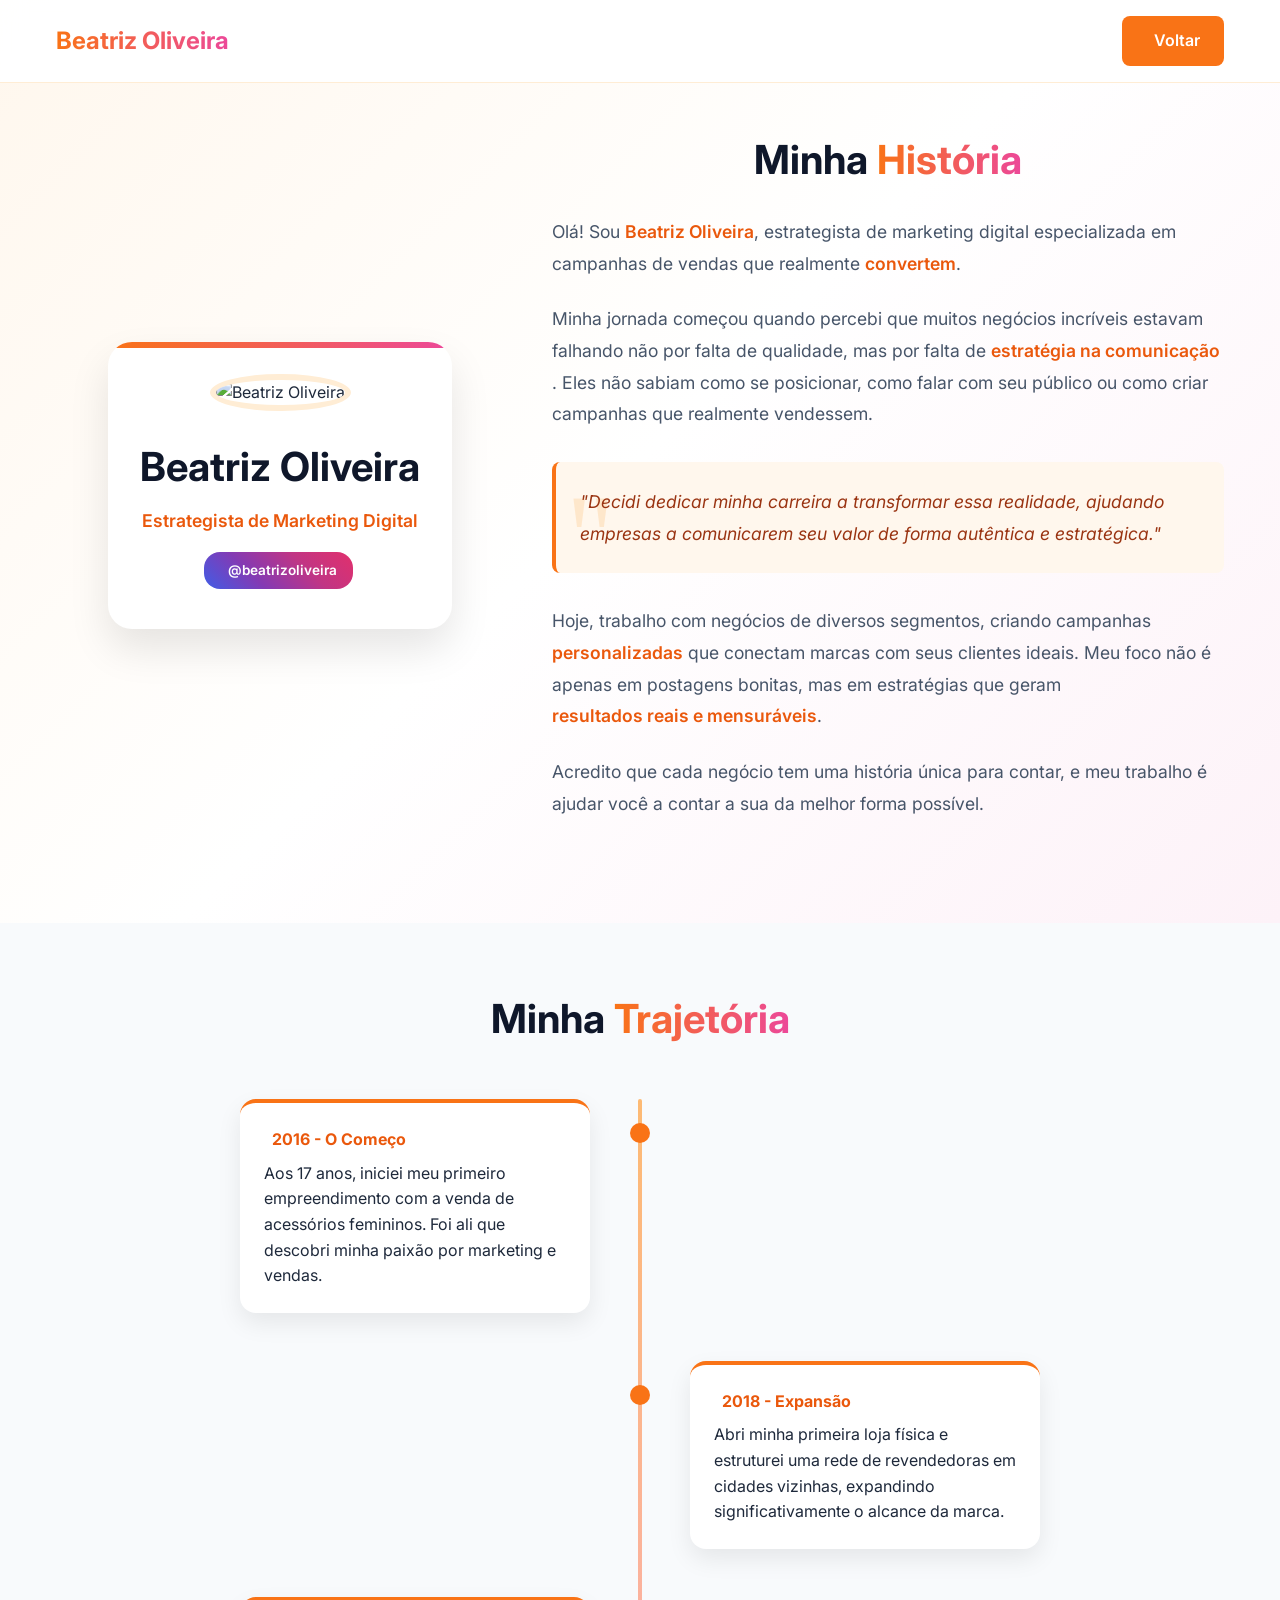
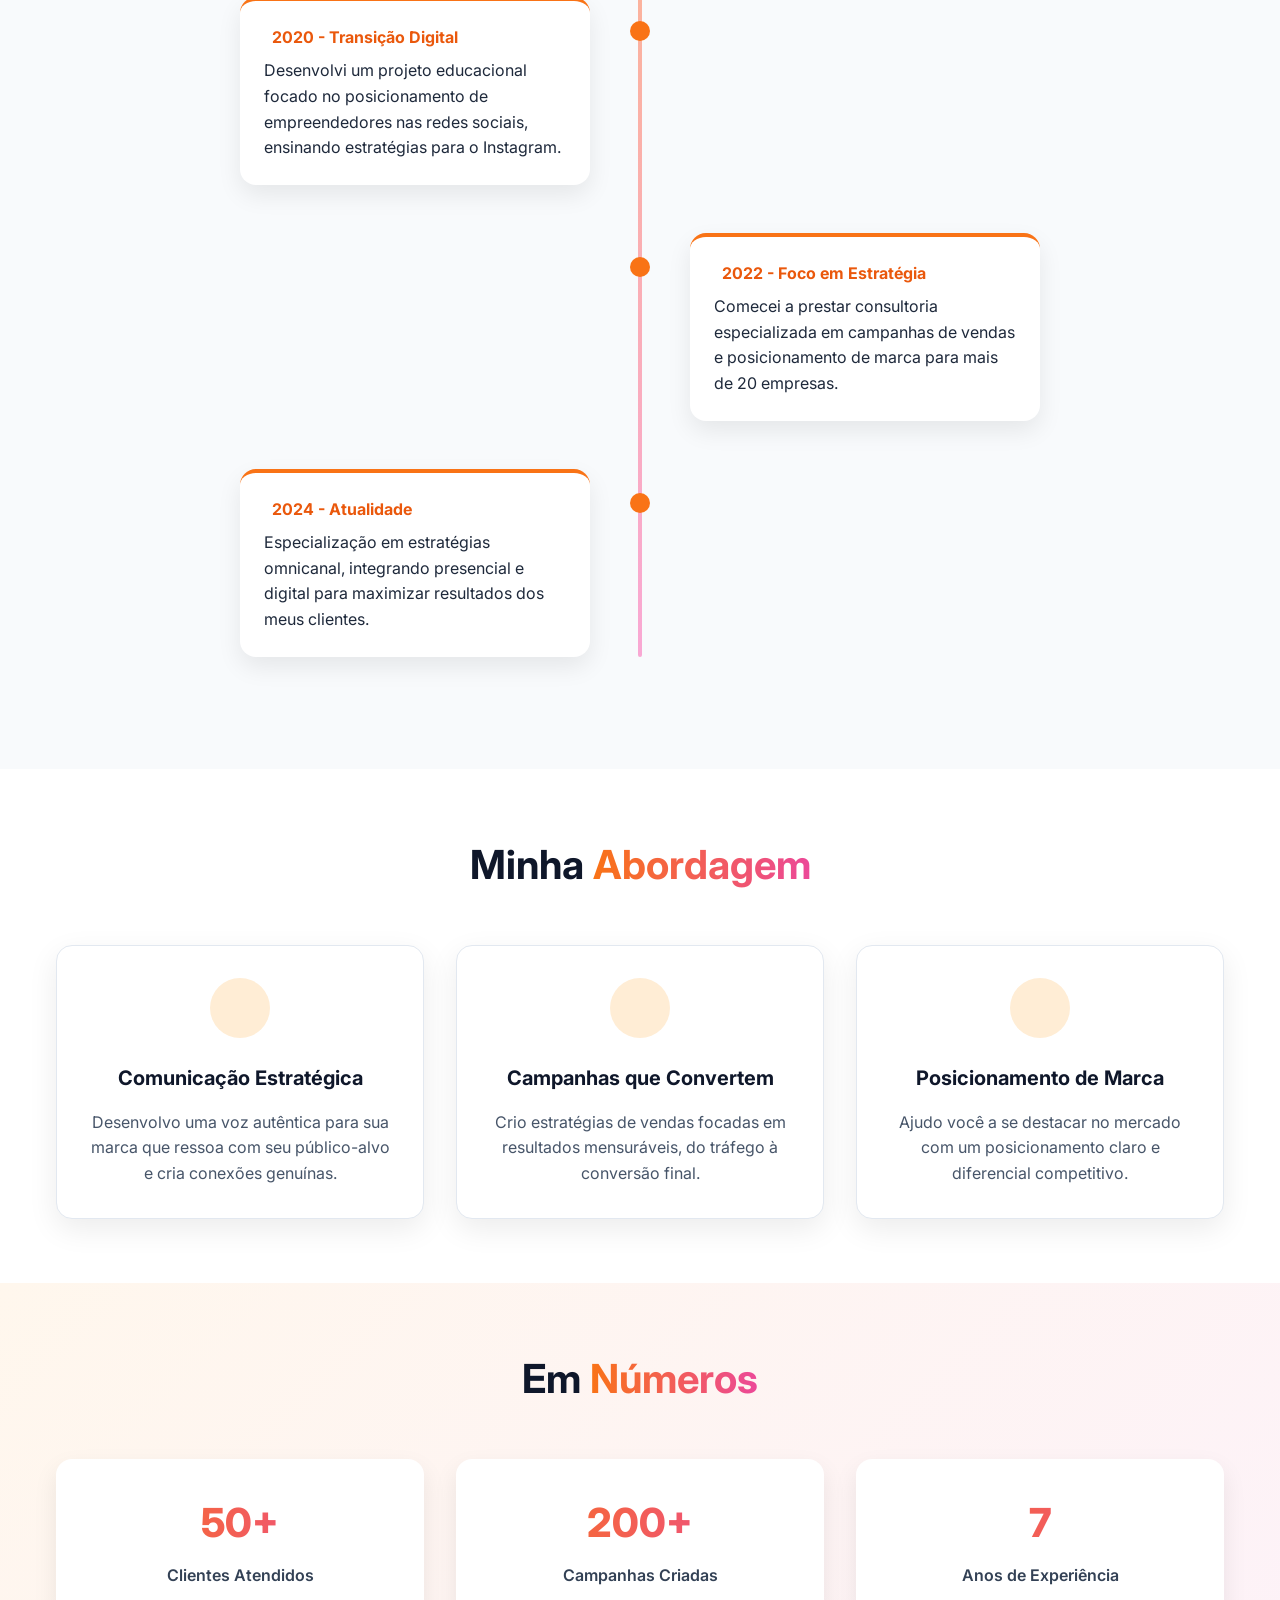
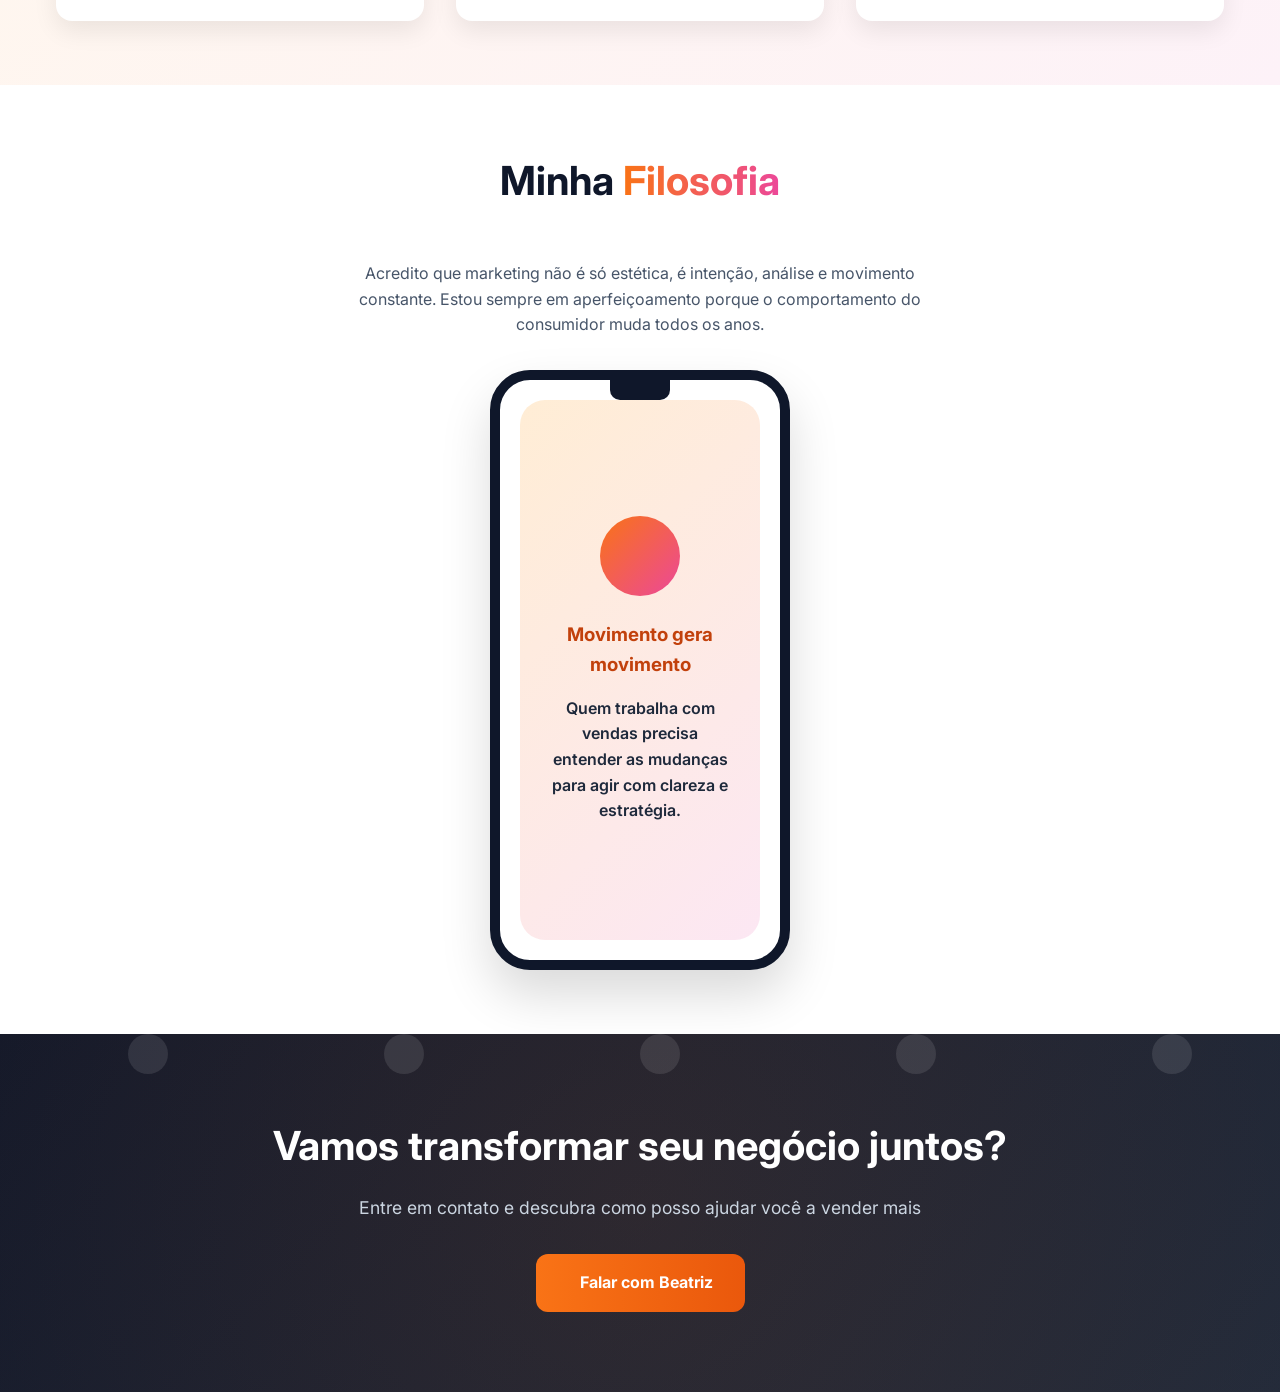
==== profile.html @ 1549681f "rebranding da pagina - aplicando alterações solicitadas e trazendo inovações4" ====
<!DOCTYPE html>
<html lang="pt-BR">

<head>
    <meta charset="UTF-8">
    <meta name="viewport" content="width=device-width, initial-scale=1.0, viewport-fit=cover">
    <meta name="description" content="Conheça a história de Beatriz Oliveira - Estrategista de Marketing Digital">
    <title>Sobre Beatriz Oliveira | Estrategista de Marketing Digital</title>

    <link rel="preconnect" href="https://fonts.googleapis.com">
    <link rel="preconnect" href="https://fonts.gstatic.com" crossorigin>
    <link rel="preload" href="https://fonts.googleapis.com/css2?family=Inter:wght@300;400;500;600;700;800&display=swap"
        as="style" onload="this.onload=null;this.rel='stylesheet'">
    <noscript>
        <link rel="stylesheet"
            href="https://fonts.googleapis.com/css2?family=Inter:wght@300;400;500;600;700;800&display=swap">
    </noscript>

    <!-- Ícones Lucide -->
    <script src="https://unpkg.com/lucide@latest/dist/umd/lucide.js"></script>

    <style>
        :root {
            --orange-50: #fff7ed;
            --orange-100: #ffedd5;
            --orange-200: #fed7aa;
            --orange-300: #fdba74;
            --orange-400: #fb923c;
            --orange-500: #f97316;
            --orange-600: #ea580c;
            --orange-700: #c2410c;
            --orange-800: #9a3412;
            --orange-900: #7c2d12;
            --pink-50: #fdf2f8;
            --pink-100: #fce7f3;
            --pink-200: #fbcfe8;
            --pink-300: #f9a8d4;
            --pink-400: #f472b6;
            --pink-500: #ec4899;
            --pink-600: #db2777;
            --gray-50: #f8fafc;
            --gray-100: #f1f5f9;
            --gray-200: #e2e8f0;
            --gray-300: #cbd5e1;
            --gray-400: #94a3b8;
            --gray-500: #64748b;
            --gray-600: #475569;
            --gray-700: #334155;
            --gray-800: #1e293b;
            --gray-900: #0f172a;
        }

        * {
            margin: 0;
            padding: 0;
            box-sizing: border-box
        }

        html {
            scroll-behavior: smooth
        }

        body {
            font-family: 'Inter', system-ui, -apple-system, sans-serif;
            line-height: 1.6;
            color: var(--gray-800);
            background: #fff;
            overflow-x: hidden
        }

        .container {
            max-width: 1200px;
            margin: 0 auto;
            padding: 0 1rem
        }

        /* Navigation */
        .nav {
            position: fixed;
            top: 0;
            width: 100%;
            background: rgba(255, 255, 255, .95);
            backdrop-filter: blur(12px);
            z-index: 50;
            border-bottom: 1px solid var(--orange-100)
        }

        .nav-container {
            display: flex;
            justify-content: space-between;
            align-items: center;
            max-width: 1200px;
            margin: 0 auto;
            padding: 1rem
        }

        .logo {
            font-size: 1.25rem;
            font-weight: 700;
            background: linear-gradient(to right, var(--orange-500), var(--pink-500));
            -webkit-background-clip: text;
            -webkit-text-fill-color: transparent;
            background-clip: text
        }

        .btn-back {
            display: inline-flex;
            align-items: center;
            gap: 0.5rem;
            padding: 0.75rem 1.5rem;
            background: var(--orange-500);
            color: #fff;
            border: none;
            border-radius: 0.5rem;
            font-weight: 600;
            text-decoration: none;
            transition: all 0.3s ease;
            cursor: pointer;
        }

        .btn-back:hover {
            background: var(--orange-600);
            transform: translateY(-2px);
        }

        /* Profile Section */
        .profile-section {
            padding: 8rem 0 5rem;
            background: linear-gradient(135deg, var(--orange-50) 0%, #fff 50%, var(--pink-50) 100%);
        }

        .profile-content {
            display: grid;
            grid-template-columns: 1fr;
            gap: 3rem;
            align-items: center;
        }

        .profile-image-container {
            display: flex;
            justify-content: center;
        }

        .profile-card {
            background: #fff;
            border-radius: 1.5rem;
            padding: 2rem;
            box-shadow: 0 20px 40px rgba(0, 0, 0, 0.1);
            text-align: center;
            max-width: 350px;
            position: relative;
            overflow: hidden;
        }

        .profile-card::before {
            content: '';
            position: absolute;
            top: 0;
            left: 0;
            right: 0;
            height: 6px;
            background: linear-gradient(to right, var(--orange-500), var(--pink-500));
        }

        .profile-img-large {
            width: 200px;
            height: 200px;
            border-radius: 50%;
            object-fit: cover;
            border: 6px solid var(--orange-100);
            margin-bottom: 1.5rem;
            transition: transform 0.5s ease;
        }

        .profile-img-large:hover {
            transform: scale(1.05);
        }

        .profile-card h1 {
            font-size: 2rem;
            font-weight: 700;
            color: var(--gray-900);
            margin-bottom: 0.5rem;
        }

        .profile-card .subtitle {
            font-size: 1.1rem;
            color: var(--orange-600);
            font-weight: 600;
            margin-bottom: 1rem;
        }

        .social-btn {
            display: inline-flex;
            align-items: center;
            gap: 0.5rem;
            padding: 0.5rem 1rem;
            margin: 0 0.25rem 0.5rem 0;
            background: linear-gradient(45deg, #405DE6, #833AB4, #C13584, #E1306C);
            color: white;
            font-size: 0.85rem;
            font-weight: 600;
            border-radius: 16px;
            text-decoration: none;
            transition: all 0.3s ease;
        }

        .social-btn:hover {
            transform: translateY(-2px);
            box-shadow: 0 4px 12px rgba(225, 48, 108, 0.4);
        }

        .story-section {
            padding: 5rem 0;
            background: #fff;
        }

        .story-content {
            max-width: 800px;
            margin: 0 auto;
        }

        .story-content h2 {
            font-size: clamp(1.75rem, 4vw, 2.5rem);
            font-weight: 700;
            color: var(--gray-900);
            margin-bottom: 1.5rem;
            text-align: center;
        }

        .gradient-text {
            background: linear-gradient(to right, var(--orange-500), var(--pink-500));
            -webkit-background-clip: text;
            -webkit-text-fill-color: transparent;
            background-clip: text;
            position: relative;
        }

        .story-content p {
            font-size: 1.1rem;
            color: var(--gray-600);
            line-height: 1.8;
            margin-bottom: 1.5rem;
        }

        .highlight-orange {
            color: var(--orange-600);
            font-weight: 600;
            position: relative;
            display: inline-block;
        }

        .highlight-orange::after {
            content: '';
            position: absolute;
            bottom: 2px;
            left: 0;
            width: 100%;
            height: 6px;
            background-color: var(--orange-200);
            z-index: -1;
            border-radius: 2px;
        }

        .story-highlight {
            background: var(--orange-50);
            border-left: 4px solid var(--orange-500);
            padding: 1.5rem;
            border-radius: 0.5rem;
            margin: 2rem 0;
            position: relative;
            overflow: hidden;
        }

        .story-highlight p {
            font-style: italic;
            color: var(--orange-800);
            margin-bottom: 0;
            position: relative;
            z-index: 1;
        }

        .story-highlight::before {
            content: '"';
            position: absolute;
            top: -20px;
            left: 10px;
            font-size: 120px;
            color: var(--orange-200);
            font-family: Georgia, serif;
            opacity: 0.5;
        }

        /* Timeline Section */
        .timeline-section {
            padding: 4rem 0;
            background: var(--gray-50);
        }

        .section-title {
            text-align: center;
            font-size: clamp(1.75rem, 4vw, 2.5rem);
            font-weight: 700;
            color: var(--gray-900);
            margin-bottom: 3rem;
        }

        .timeline {
            position: relative;
            max-width: 800px;
            margin: 0 auto;
        }

        .timeline::before {
            content: '';
            position: absolute;
            left: 50%;
            top: 0;
            bottom: 0;
            width: 4px;
            background: linear-gradient(to bottom, var(--orange-300), var(--pink-300));
            transform: translateX(-50%);
            border-radius: 2px;
        }

        .timeline-item {
            display: flex;
            justify-content: center;
            margin-bottom: 3rem;
            position: relative;
        }

        .timeline-item:nth-child(odd) {
            justify-content: flex-start;
            padding-right: 50%;
        }

        .timeline-item:nth-child(even) {
            justify-content: flex-end;
            padding-left: 50%;
        }

        .timeline-content {
            background: #fff;
            padding: 1.5rem;
            border-radius: 1rem;
            box-shadow: 0 10px 25px rgba(0, 0, 0, 0.08);
            max-width: 350px;
            position: relative;
            border-top: 4px solid var(--orange-500);
        }

        .timeline-content::before {
            content: '';
            position: absolute;
            width: 20px;
            height: 20px;
            background: var(--orange-500);
            border-radius: 50%;
            top: 20px;
        }

        .timeline-item:nth-child(odd) .timeline-content::before {
            right: -60px;
        }

        .timeline-item:nth-child(even) .timeline-content::before {
            left: -60px;
        }

        .timeline-year {
            font-weight: 700;
            color: var(--orange-600);
            margin-bottom: 0.5rem;
            display: flex;
            align-items: center;
            gap: 0.5rem;
        }

        /* Cards Section */
        .cards-section {
            padding: 4rem 0;
            background: #fff;
        }

        .cards-grid {
            display: grid;
            grid-template-columns: repeat(auto-fill, minmax(300px, 1fr));
            gap: 2rem;
            margin-top: 2rem;
        }

        .card {
            background: #fff;
            border-radius: 1rem;
            padding: 2rem;
            box-shadow: 0 10px 30px rgba(0, 0, 0, 0.08);
            transition: all 0.3s ease;
            border: 1px solid var(--gray-200);
            text-align: center;
        }

        .card:hover {
            transform: translateY(-10px);
            box-shadow: 0 20px 40px rgba(0, 0, 0, 0.12);
            border-color: var(--orange-300);
        }

        .card-icon {
            width: 60px;
            height: 60px;
            background: var(--orange-100);
            border-radius: 50%;
            display: flex;
            align-items: center;
            justify-content: center;
            margin: 0 auto 1.5rem;
            color: var(--orange-600);
        }

        .card h3 {
            font-size: 1.25rem;
            font-weight: 700;
            color: var(--gray-900);
            margin-bottom: 1rem;
        }

        .card p {
            color: var(--gray-600);
            font-size: 1rem;
            line-height: 1.6;
        }

        /* Stats Section */
        .stats-section {
            padding: 4rem 0;
            background: linear-gradient(135deg, var(--orange-50) 0%, var(--pink-50) 100%);
        }

        .stats-grid {
            display: grid;
            grid-template-columns: repeat(auto-fit, minmax(200px, 1fr));
            gap: 2rem;
        }

        .stat-card {
            background: #fff;
            padding: 2rem;
            border-radius: 1rem;
            text-align: center;
            box-shadow: 0 10px 25px rgba(0, 0, 0, 0.08);
        }

        .stat-number {
            font-size: 2.5rem;
            font-weight: 800;
            background: linear-gradient(to right, var(--orange-500), var(--pink-500));
            -webkit-background-clip: text;
            -webkit-text-fill-color: transparent;
            background-clip: text;
            margin-bottom: 0.5rem;
        }

        .stat-label {
            font-weight: 600;
            color: var(--gray-700);
        }

        /* Mockup Section */
        .mockup-section {
            padding: 4rem 0;
            background: #fff;
        }

        .mockup-container {
            display: flex;
            justify-content: center;
            align-items: center;
            margin-top: 2rem;
        }

        .phone-mockup {
            width: 300px;
            height: 600px;
            background: #fff;
            border-radius: 40px;
            padding: 20px;
            box-shadow: 0 25px 50px rgba(0, 0, 0, 0.15);
            position: relative;
            border: 10px solid var(--gray-900);
            overflow: hidden;
        }

        .phone-mockup::before {
            content: '';
            position: absolute;
            top: 0;
            left: 50%;
            transform: translateX(-50%);
            width: 60px;
            height: 20px;
            background: var(--gray-900);
            border-radius: 0 0 10px 10px;
            z-index: 10;
        }

        .mockup-screen {
            width: 100%;
            height: 100%;
            background: linear-gradient(135deg, var(--orange-100), var(--pink-100));
            border-radius: 25px;
            overflow: hidden;
            position: relative;
            display: flex;
            flex-direction: column;
            align-items: center;
            justify-content: center;
            padding: 2rem;
        }

        .mockup-icon {
            width: 80px;
            height: 80px;
            background: linear-gradient(135deg, var(--orange-500), var(--pink-500));
            border-radius: 50%;
            display: flex;
            align-items: center;
            justify-content: center;
            margin-bottom: 1.5rem;
            color: white;
        }

        .mockup-text {
            text-align: center;
            color: var(--gray-800);
            font-weight: 600;
        }

        /* CTA Section */
        .cta-section {
            padding: 5rem 0;
            background: linear-gradient(135deg, var(--gray-900) 0%, var(--gray-800) 100%);
            text-align: center;
            position: relative;
            overflow: hidden;
        }

        .cta-section::before {
            content: '';
            position: absolute;
            top: -50%;
            left: -50%;
            width: 200%;
            height: 200%;
            background: radial-gradient(circle, rgba(249, 115, 22, 0.1) 0%, transparent 70%);
            animation: float 20s infinite linear;
        }

        @keyframes float {
            0% { transform: rotate(0deg); }
            100% { transform: rotate(360deg); }
        }

        .cta-section h2 {
            font-size: clamp(1.75rem, 4vw, 2.5rem);
            font-weight: 700;
            color: #fff;
            margin-bottom: 1rem;
            position: relative;
            z-index: 1;
        }

        .cta-section p {
            font-size: 1.1rem;
            color: var(--gray-300);
            margin-bottom: 2rem;
            position: relative;
            z-index: 1;
        }

        .btn-primary {
            display: inline-flex;
            align-items: center;
            justify-content: center;
            gap: 0.75rem;
            padding: 1rem 2rem;
            background: linear-gradient(to right, var(--orange-500), var(--orange-600));
            color: #fff;
            font-weight: 700;
            font-size: 1rem;
            border-radius: 0.75rem;
            text-decoration: none;
            transition: all 0.3s ease;
            position: relative;
            z-index: 1;
        }

        .btn-primary:hover {
            transform: translateY(-2px);
            box-shadow: 0 8px 20px rgba(249, 115, 22, 0.4);
        }

        .floating-elements {
            position: absolute;
            width: 100%;
            height: 100%;
            top: 0;
            left: 0;
            pointer-events: none;
        }

        .floating-element {
            position: absolute;
            width: 40px;
            height: 40px;
            border-radius: 50%;
            background: rgba(255, 255, 255, 0.1);
            animation: floatUp 15s infinite linear;
        }

        @keyframes floatUp {
            0% {
                transform: translateY(100vh) rotate(0deg);
                opacity: 0;
            }
            10% {
                opacity: 0.7;
            }
            90% {
                opacity: 0.7;
            }
            100% {
                transform: translateY(-100px) rotate(360deg);
                opacity: 0;
            }
        }

        @media (min-width: 768px) {
            .logo {
                font-size: 1.5rem
            }

            .profile-content {
                grid-template-columns: 1fr 1.5fr;
                text-align: left;
            }

            .profile-card h1 {
                font-size: 2.5rem;
            }

            .timeline::before {
                left: 50%;
            }
        }

        @media (max-width: 768px) {
            .timeline::before {
                left: 30px;
            }

            .timeline-item:nth-child(odd),
            .timeline-item:nth-child(even) {
                padding-left: 80px;
                padding-right: 0;
                justify-content: flex-start;
            }

            .timeline-item:nth-child(odd) .timeline-content::before,
            .timeline-item:nth-child(even) .timeline-content::before {
                left: -50px;
                right: auto;
            }
        }
    </style>
</head>

<body>
    <!-- Navigation -->
    <nav class="nav">
        <div class="nav-container">
            <div class="logo">Beatriz Oliveira</div>
            <a href="index.html" class="btn-back">
                <i data-lucide="arrow-left"></i>
                Voltar
            </a>
        </div>
    </nav>

    <!-- Profile Section -->
    <section class="profile-section">
        <div class="container">
            <div class="profile-content">
                <div class="profile-image-container">
                    <div class="profile-card">
                        <img src="img/biaf.webp" alt="Beatriz Oliveira" class="profile-img-large" width="200" height="200">
                        <h1>Beatriz Oliveira</h1>
                        <p class="subtitle">Estrategista de Marketing Digital</p>
                        <a href="https://instagram.com/beatrizoliveira" target="_blank" rel="noopener noreferrer" class="social-btn">
                            <i data-lucide="instagram"></i>
                            @beatrizoliveira
                        </a>
                    </div>
                </div>

                <div class="story-content">
                    <h2>Minha <span class="gradient-text">História</span></h2>
                    
                    <p>Olá! Sou <span class="highlight-orange">Beatriz Oliveira</span>, estrategista de marketing digital especializada em campanhas de vendas que realmente <span class="highlight-orange">convertem</span>.</p>

                    <p>Minha jornada começou quando percebi que muitos negócios incríveis estavam falhando não por falta de qualidade, mas por falta de <span class="highlight-orange">estratégia na comunicação</span>. Eles não sabiam como se posicionar, como falar com seu público ou como criar campanhas que realmente vendessem.</p>

                    <div class="story-highlight">
                        <p>"Decidi dedicar minha carreira a transformar essa realidade, ajudando empresas a comunicarem seu valor de forma autêntica e estratégica."</p>
                    </div>

                    <p>Hoje, trabalho com negócios de diversos segmentos, criando campanhas <span class="highlight-orange">personalizadas</span> que conectam marcas com seus clientes ideais. Meu foco não é apenas em postagens bonitas, mas em estratégias que geram <span class="highlight-orange">resultados reais e mensuráveis</span>.</p>

                    <p>Acredito que cada negócio tem uma história única para contar, e meu trabalho é ajudar você a contar a sua da melhor forma possível.</p>
                </div>
            </div>
        </div>
    </section>

    <!-- Timeline Section -->
    <section class="timeline-section">
        <div class="container">
            <h2 class="section-title">Minha <span class="gradient-text">Trajetória</span></h2>
            
            <div class="timeline">
                <div class="timeline-item">
                    <div class="timeline-content">
                        <div class="timeline-year">
                            <i data-lucide="sparkles"></i>
                            <span>2016 - O Começo</span>
                        </div>
                        <p>Aos 17 anos, iniciei meu primeiro empreendimento com a venda de acessórios femininos. Foi ali que descobri minha paixão por marketing e vendas.</p>
                    </div>
                </div>
                
                <div class="timeline-item">
                    <div class="timeline-content">
                        <div class="timeline-year">
                            <i data-lucide="trending-up"></i>
                            <span>2018 - Expansão</span>
                        </div>
                        <p>Abri minha primeira loja física e estruturei uma rede de revendedoras em cidades vizinhas, expandindo significativamente o alcance da marca.</p>
                    </div>
                </div>
                
                <div class="timeline-item">
                    <div class="timeline-content">
                        <div class="timeline-year">
                            <i data-lucide="globe"></i>
                            <span>2020 - Transição Digital</span>
                        </div>
                        <p>Desenvolvi um projeto educacional focado no posicionamento de empreendedores nas redes sociais, ensinando estratégias para o Instagram.</p>
                    </div>
                </div>
                
                <div class="timeline-item">
                    <div class="timeline-content">
                        <div class="timeline-year">
                            <i data-lucide="target"></i>
                            <span>2022 - Foco em Estratégia</span>
                        </div>
                        <p>Comecei a prestar consultoria especializada em campanhas de vendas e posicionamento de marca para mais de 20 empresas.</p>
                    </div>
                </div>
                
                <div class="timeline-item">
                    <div class="timeline-content">
                        <div class="timeline-year">
                            <i data-lucide="star"></i>
                            <span>2024 - Atualidade</span>
                        </div>
                        <p>Especialização em estratégias omnicanal, integrando presencial e digital para maximizar resultados dos meus clientes.</p>
                    </div>
                </div>
            </div>
        </div>
    </section>

    <!-- Cards Section -->
    <section class="cards-section">
        <div class="container">
            <h2 class="section-title">Minha <span class="gradient-text">Abordagem</span></h2>
            
            <div class="cards-grid">
                <div class="card">
                    <div class="card-icon">
                        <i data-lucide="message-circle"></i>
                    </div>
                    <h3>Comunicação Estratégica</h3>
                    <p>Desenvolvo uma voz autêntica para sua marca que ressoa com seu público-alvo e cria conexões genuínas.</p>
                </div>
                
                <div class="card">
                    <div class="card-icon">
                        <i data-lucide="bar-chart"></i>
                    </div>
                    <h3>Campanhas que Convertem</h3>
                    <p>Crio estratégias de vendas focadas em resultados mensuráveis, do tráfego à conversão final.</p>
                </div>
                
                <div class="card">
                    <div class="card-icon">
                        <i data-lucide="users"></i>
                    </div>
                    <h3>Posicionamento de Marca</h3>
                    <p>Ajudo você a se destacar no mercado com um posicionamento claro e diferencial competitivo.</p>
                </div>
            </div>
        </div>
    </section>

    <!-- Stats Section -->
    <section class="stats-section">
        <div class="container">
            <h2 class="section-title">Em <span class="gradient-text">Números</span></h2>
            
            <div class="stats-grid">
                <div class="stat-card">
                    <div class="stat-number">50+</div>
                    <div class="stat-label">Clientes Atendidos</div>
                </div>
                
                <div class="stat-card">
                    <div class="stat-number">200+</div>
                    <div class="stat-label">Campanhas Criadas</div>
                </div>
                
                <div class="stat-card">
                    <div class="stat-number">7</div>
                    <div class="stat-label">Anos de Experiência</div>
                </div>
                
               
            </div>
        </div>
    </section>

    <!-- Mockup Section -->
    <section class="mockup-section">
        <div class="container">
            <h2 class="section-title">Minha <span class="gradient-text">Filosofia</span></h2>
            <p style="text-align: center; max-width: 600px; margin: 0 auto 2rem; color: var(--gray-600);">Acredito que marketing não é só estética, é intenção, análise e movimento constante. Estou sempre em aperfeiçoamento porque o comportamento do consumidor muda todos os anos.</p>
            
            <div class="mockup-container">
                <div class="phone-mockup">
                    <div class="mockup-screen">
                        <div class="mockup-icon">
                            <i data-lucide="heart" width="40" height="40"></i>
                        </div>
                        <div class="mockup-text">
                            <h3 style="margin-bottom: 1rem; color: var(--orange-700);">Movimento gera movimento</h3>
                            <p>Quem trabalha com vendas precisa entender as mudanças para agir com clareza e estratégia.</p>
                        </div>
                    </div>
                </div>
            </div>
        </div>
    </section>

    <!-- CTA Section -->
    <section class="cta-section">
        <div class="floating-elements">
            <div class="floating-element" style="left: 10%; animation-delay: 0s;"></div>
            <div class="floating-element" style="left: 30%; animation-delay: 3s;"></div>
            <div class="floating-element" style="left: 50%; animation-delay: 6s;"></div>
            <div class="floating-element" style="left: 70%; animation-delay: 9s;"></div>
            <div class="floating-element" style="left: 90%; animation-delay: 12s;"></div>
        </div>
        
        <div class="container">
            <h2>Vamos transformar seu negócio juntos?</h2>
            <p>Entre em contato e descubra como posso ajudar você a vender mais</p>
            <a href="https://wa.me/5589999767984?text=Oi,%20Bia!%20Conheci%20sua%20hist%C3%B3ria%20e%20quero%20conversar%20sobre%20meu%20neg%C3%B3cio."
                target="_blank" rel="noopener noreferrer" class="btn-primary">
                <i data-lucide="message-circle"></i>
                Falar com Beatriz
            </a>
        </div>
    </section>

    <script>
        // Inicializar ícones Lucide
        lucide.createIcons();
        
        // Efeito de digitação para o título
        document.addEventListener('DOMContentLoaded', function() {
            const title = document.querySelector('.gradient-text');
            if (title) {
                const text = title.textContent;
                title.textContent = '';
                
                let i = 0;
                const typeWriter = () => {
                    if (i < text.length) {
                        title.textContent += text.charAt(i);
                        i++;
                        setTimeout(typeWriter, 100);
                    }
                };
                
                setTimeout(typeWriter, 500);
            }
            
            // Animação para cards
            const cards = document.querySelectorAll('.card');
            cards.forEach(card => {
                card.addEventListener('mouseenter', function() {
                    const icon = this.querySelector('.card-icon i');
                    if (icon) {
                        icon.style.transform = 'scale(1.2)';
                        icon.style.transition = 'transform 0.3s ease';
                    }
                });
                
                card.addEventListener('mouseleave', function() {
                    const icon = this.querySelector('.card-icon i');
                    if (icon) {
                        icon.style.transform = 'scale(1)';
                    }
                });
            });
            
            // Contador animado para estatísticas
            const statNumbers = document.querySelectorAll('.stat-number');
            const observerOptions = {
                threshold: 0.5,
                rootMargin: '0px 0px -100px 0px'
            };
            
            const observer = new IntersectionObserver((entries) => {
                entries.forEach(entry => {
                    if (entry.isIntersecting) {
                        const statNumber = entry.target;
                        const finalValue = parseInt(statNumber.textContent);
                        const duration = 2000;
                        const step = finalValue / (duration / 16);
                        let current = 0;
                        
                        const timer = setInterval(() => {
                            current += step;
                            if (current >= finalValue) {
                                statNumber.textContent = finalValue + (statNumber.textContent.includes('+') ? '+' : '');
                                clearInterval(timer);
                            } else {
                                statNumber.textContent = Math.floor(current) + (statNumber.textContent.includes('+') ? '+' : '');
                            }
                        }, 16);
                        
                        observer.unobserve(statNumber);
                    }
                });
            }, observerOptions);
            
            statNumbers.forEach(stat => observer.observe(stat));
        });
    </script>
</body>

</html>
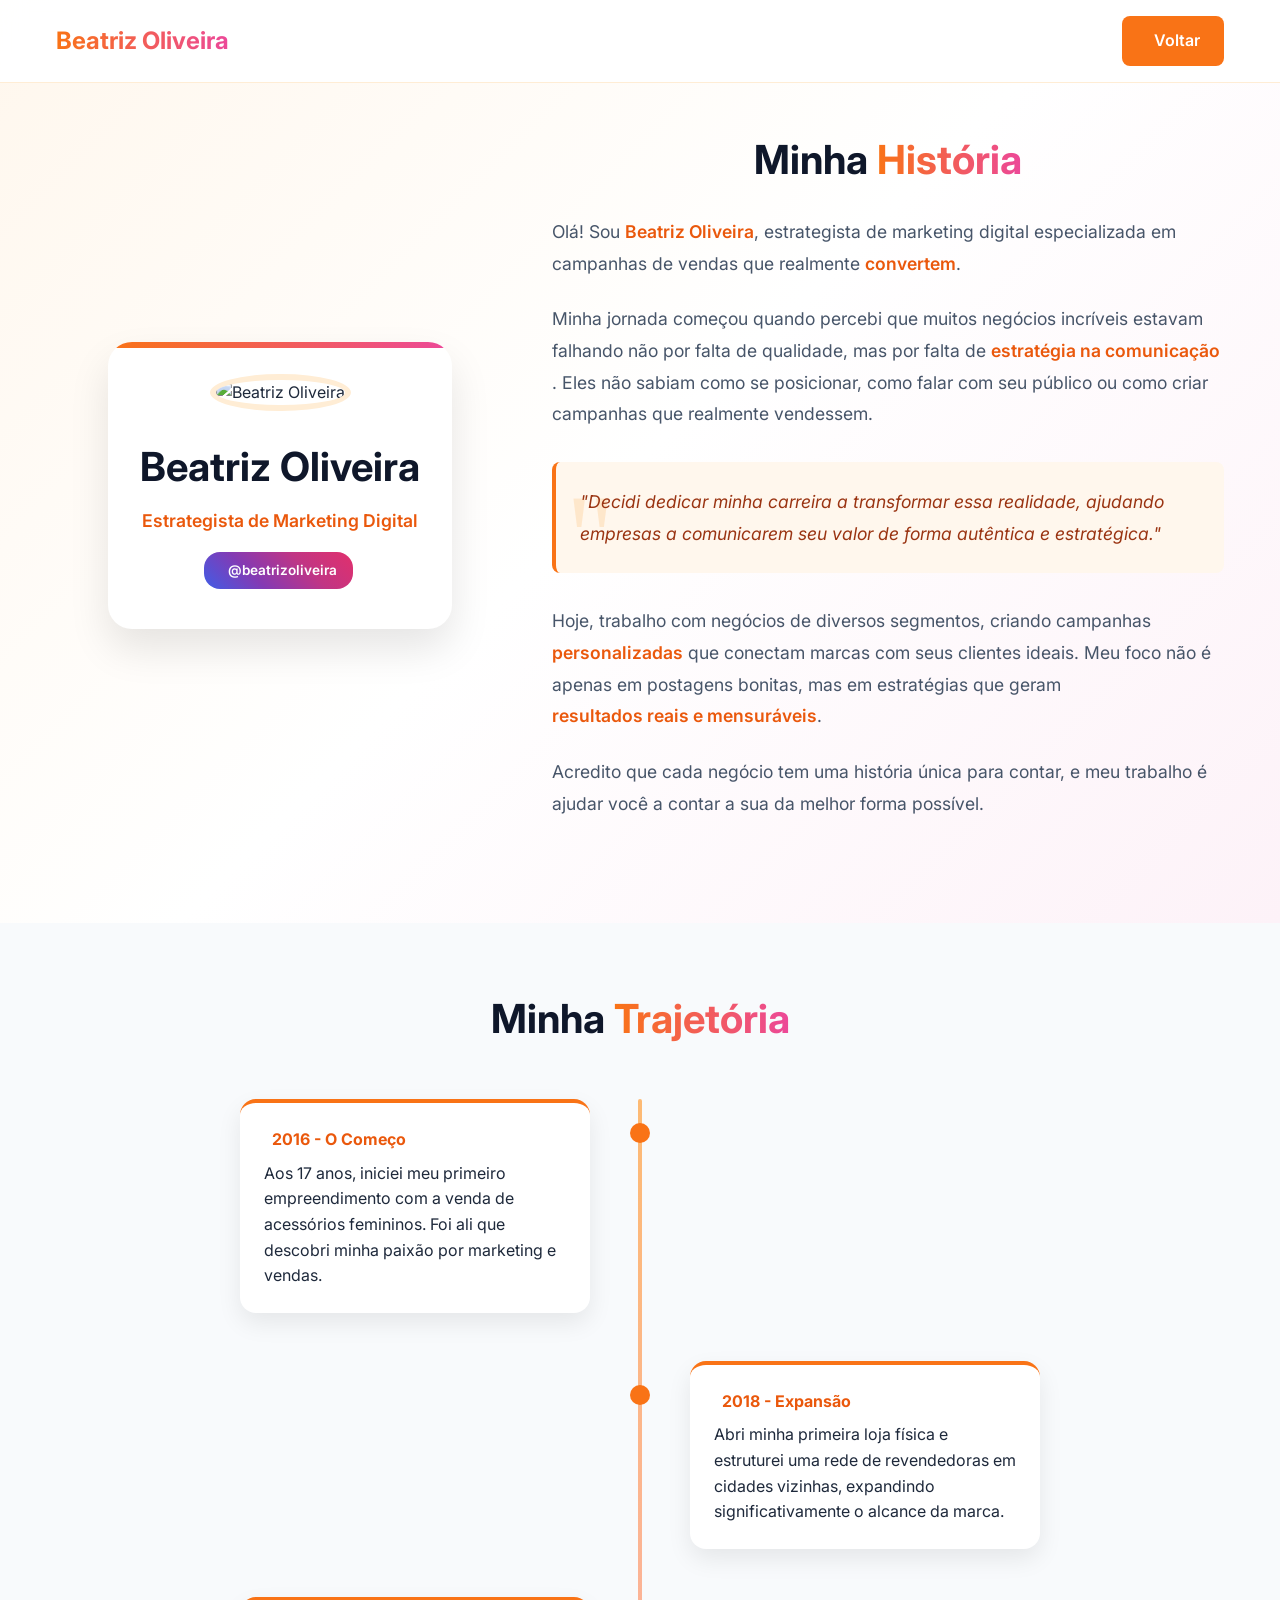
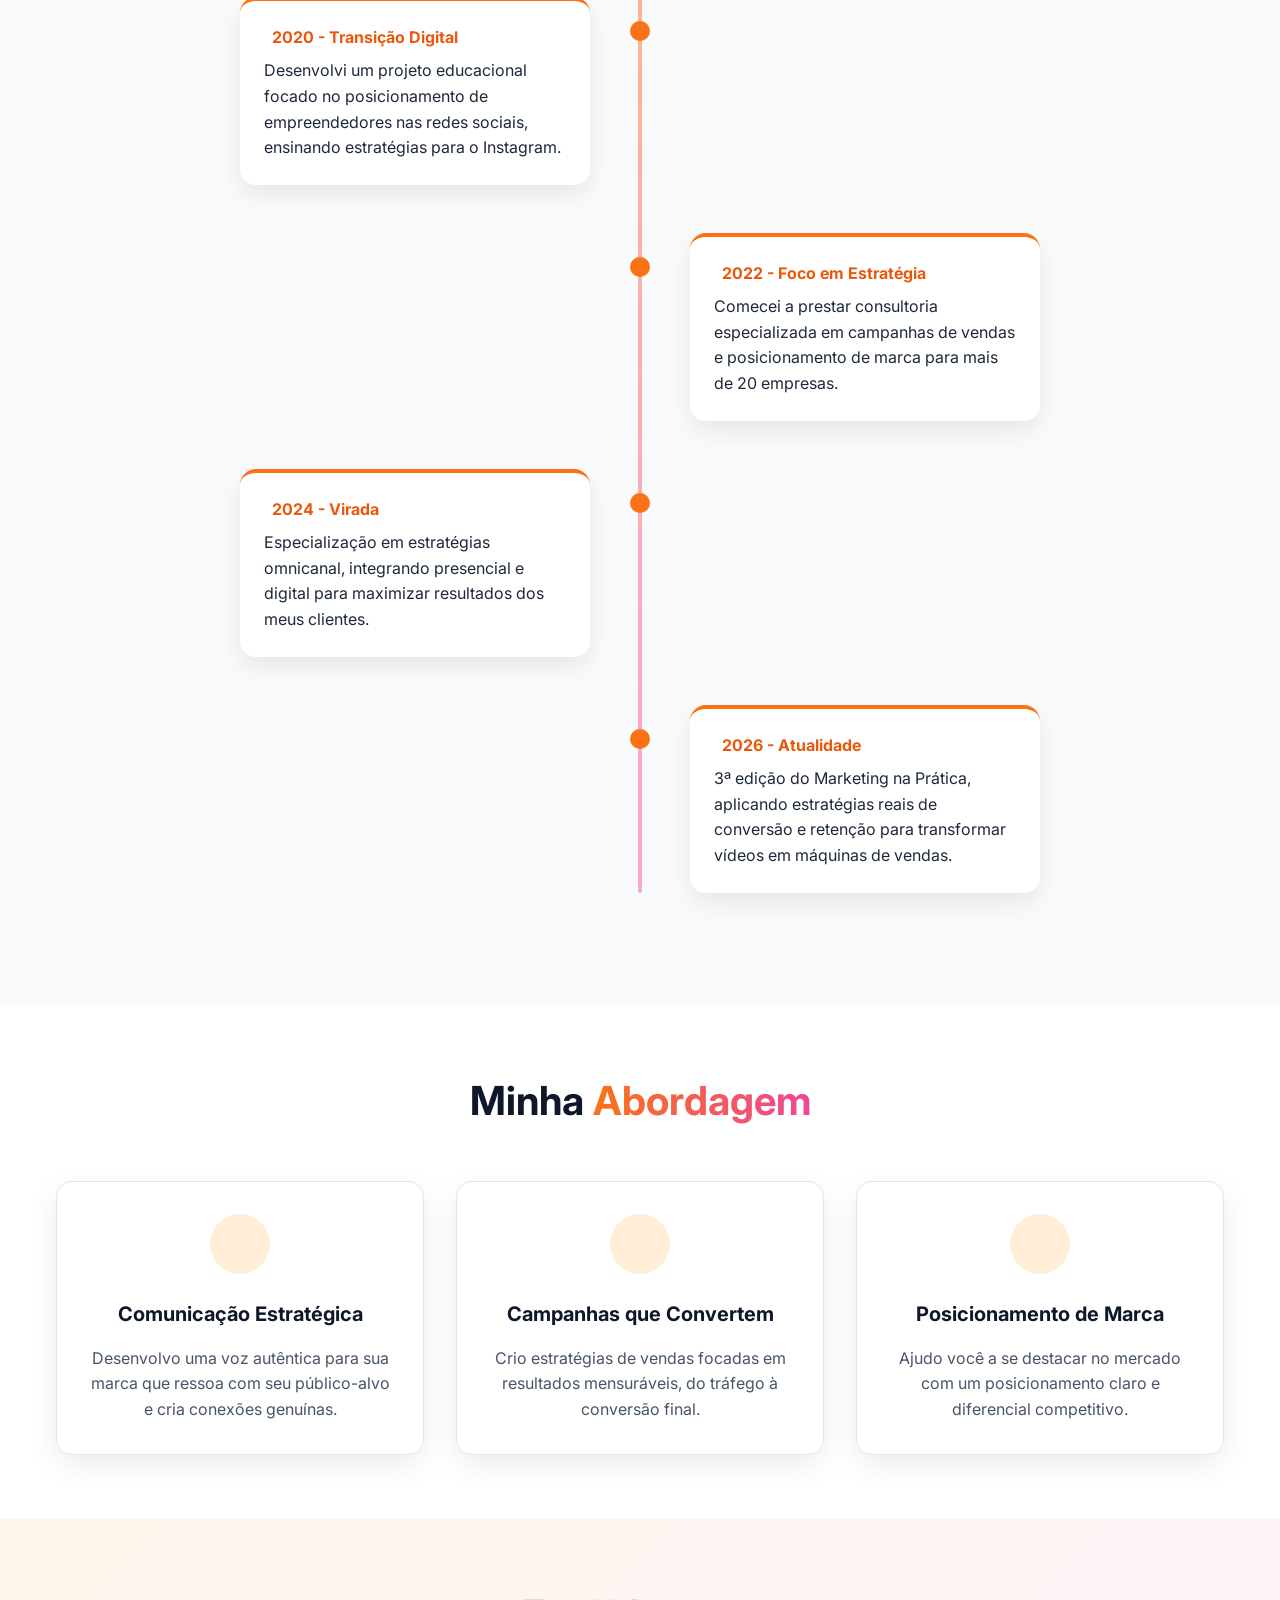
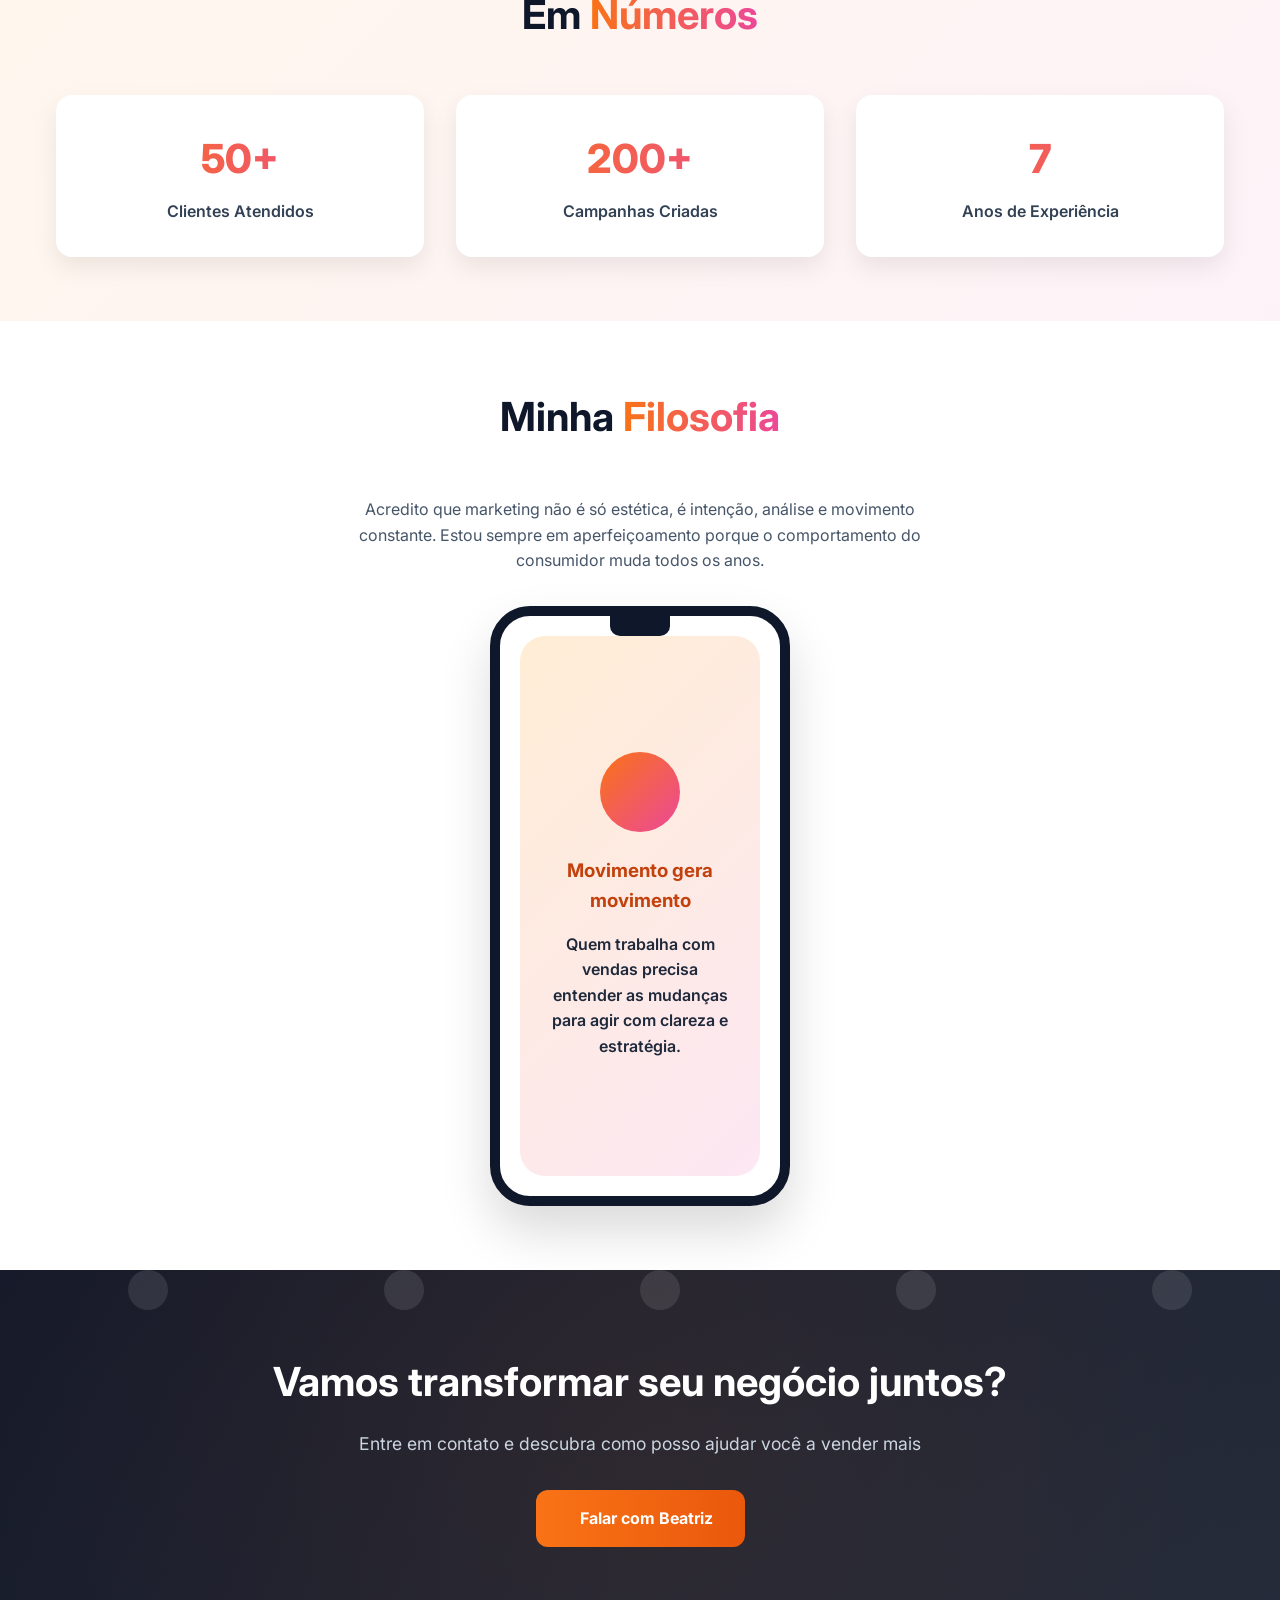
==== commit e8bdbdef: "atualizando cards e deixando funcional" ====
--- a/profile.html
+++ b/profile.html
@@ -696,7 +696,7 @@
                         <img src="img/biaf.webp" alt="Beatriz Oliveira" class="profile-img-large" width="200" height="200">
                         <h1>Beatriz Oliveira</h1>
                         <p class="subtitle">Estrategista de Marketing Digital</p>
-                        <a href="https://instagram.com/beatrizoliveira" target="_blank" rel="noopener noreferrer" class="social-btn">
+                        <a href="https://www.instagram.com/biaolip_/" target="_blank" rel="noopener noreferrer" class="social-btn">
                             <i data-lucide="instagram"></i>
                             @beatrizoliveira
                         </a>
@@ -772,9 +772,19 @@
                     <div class="timeline-content">
                         <div class="timeline-year">
                             <i data-lucide="star"></i>
-                            <span>2024 - Atualidade</span>
+                            <span>2024 - Virada</span>
                         </div>
                         <p>Especialização em estratégias omnicanal, integrando presencial e digital para maximizar resultados dos meus clientes.</p>
+                    </div>
+                </div>
+
+                <div class="timeline-item">
+                    <div class="timeline-content">
+                        <div class="timeline-year">
+                            <i data-lucide="star"></i>
+                            <span>2026 - Atualidade</span>
+                        </div>
+                        <p>3ª edição do Marketing na Prática, aplicando estratégias reais de conversão e retenção para transformar vídeos em máquinas de vendas.</p>
                     </div>
                 </div>
             </div>
